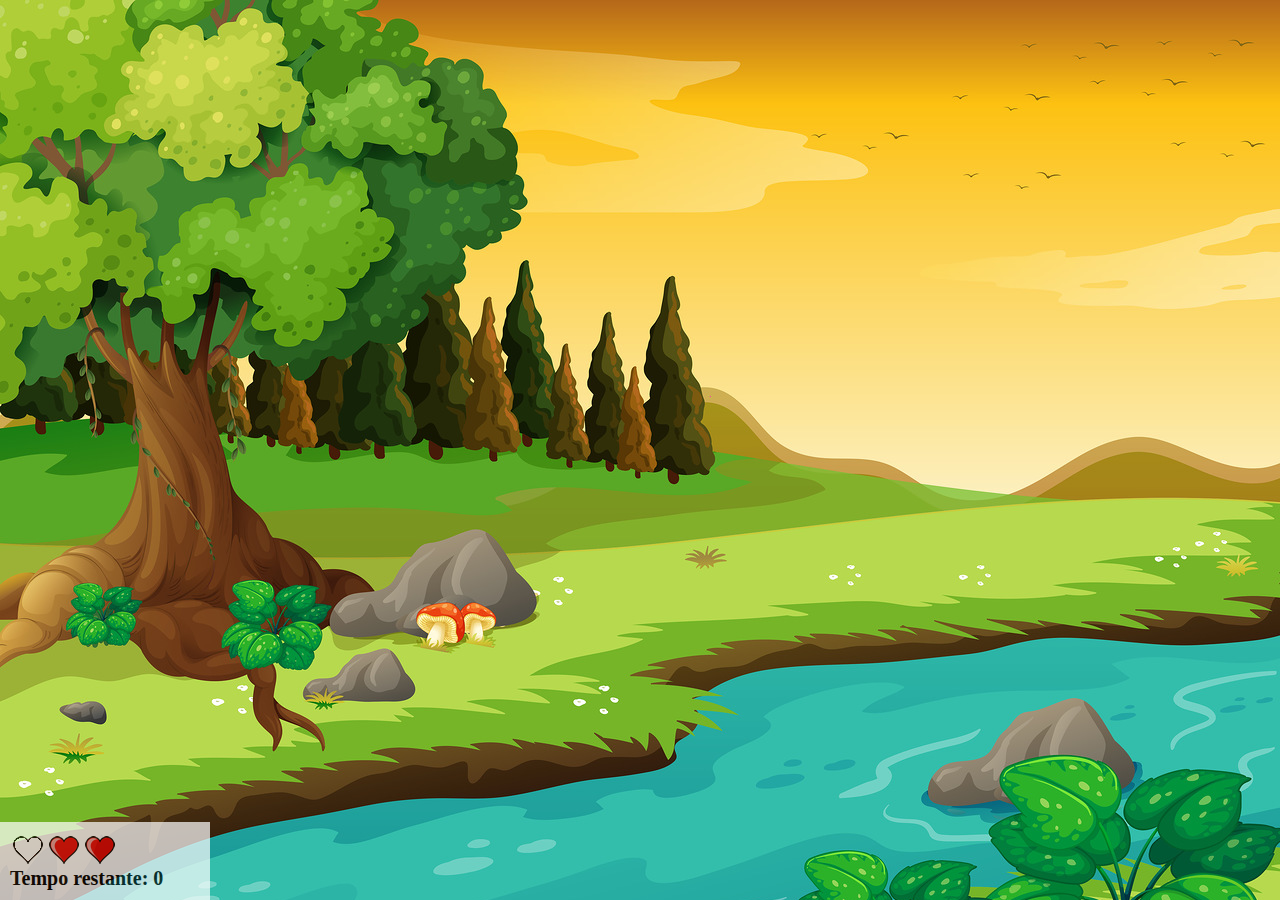
==== index.html @ 80b5ca28 "Criação do cenário + criação de posições randômicas" ====
<!DOCTYPE html>
<html lang="en">
    <head>
        <meta charset="UTF-8">
        <meta http-equiv="X-UA-Compatible" content="IE=edge">
        <meta name="viewport" content="width=device-width, initial-scale=1.0">
        <link rel='stylesheet' type='text/css' media='screen' href='css/style.css'>
        <script type="text/javascript" src="script.js"></script>
        <title>Game - Mata Mosquito</title>
    </head>

    <body onresize="adjustScreenSize()">
        <div class="painel">
            <div class="lives">
                <img src="img/coracao_vazio.png" />
                <img src="img/coracao_cheio.png" />
                <img src="img/coracao_cheio.png" />
            </div>
            <div class="timer">Tempo restante: <span>0</span></div>
        </div>
        <script>
            setInterval(function(){
                randomPosition();
            }, 1000);
        </script>
    </body>
</html>
---- css/style.css ----
body{
    background-image: url(../img/bg.jpg);
    background-repeat: no-repeat;
    background-size: 100%;
}

.painel{
    position: absolute;
    left: 0px;
    bottom: 0px;
    width: 190px;
    padding: 10px;
    border-top: 1px solid #fff;
    background-color: #fff;
    opacity: 0.7;
}

.lives {
    display: flex;
}

.lives img{
    padding: 3px;
}

.timer{
    font-size: 20px;
    font-weight: bold;
}

.mosquito1{
    width: 50px;
    height: 50px;
}

.mosquito2{
    width: 70px;
    height: 70px;
}

.mosquito3{
    width: 90px;
    height: 90px;
}

.mirror{
    transform: scaleX(-1);
}
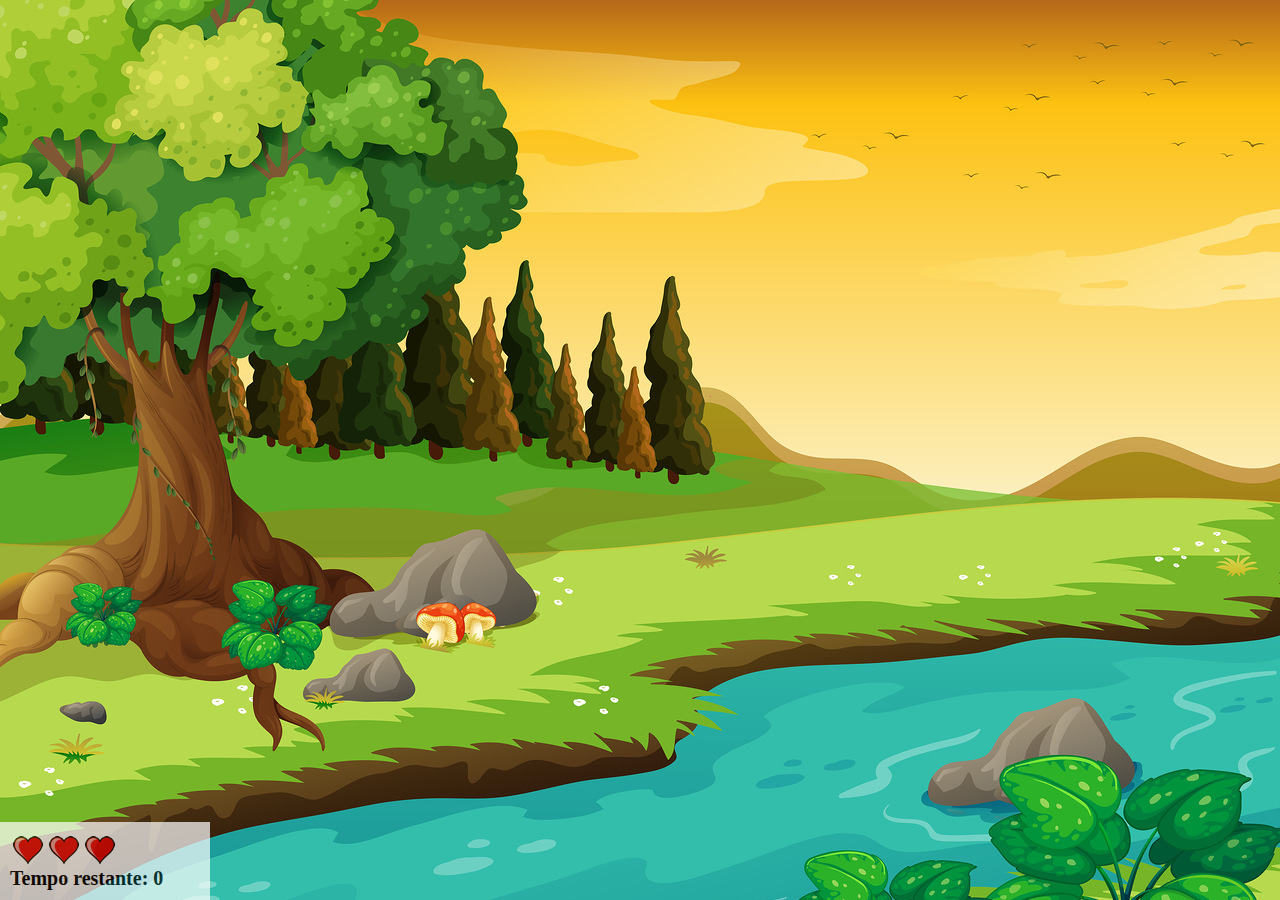
==== commit 6bfca067: "Perdendo vidas + Link para a página de game over" ====
--- a/index.html
+++ b/index.html
@@ -12,16 +12,16 @@
     <body onresize="adjustScreenSize()">
         <div class="painel">
             <div class="lives">
-                <img src="img/coracao_vazio.png" />
-                <img src="img/coracao_cheio.png" />
-                <img src="img/coracao_cheio.png" />
+                <img id="v1" src="img/coracao_cheio.png" />
+                <img id="v2" src="img/coracao_cheio.png" />
+                <img id="v3" src="img/coracao_cheio.png" />
             </div>
             <div class="timer">Tempo restante: <span>0</span></div>
         </div>
         <script>
             setInterval(function(){
                 randomPosition();
-            }, 1000);
+            }, 2000);
         </script>
     </body>
 </html>--- a/css/style.css
+++ b/css/style.css
@@ -5,6 +5,8 @@
     background-size: 100%;
 }
 
+
+/**** Estilizar página inicial do game****/
 .painel{
     position: absolute;
     left: 0px;
@@ -49,4 +51,32 @@
 }
 
 
+/**** Estilizar página game over ****/
+.container {
+    display: flex;
+    flex-direction: column;
+    justify-content: center;
+    align-items: center;
+    padding-top: 40px;
+}
 
+.imagem img{
+    width: 100%;
+}
+
+.btn button{
+    width: 120px;
+    height: 50px;
+    border-radius: 10px;
+    font-size: 18px;
+    color: #fff;
+    background-color: rgb(51, 49, 49);
+    transition: all .2s;
+    border: 0px;
+}
+.btn button:hover{
+    transform: translateY(-3px);
+    box-shadow: 0 10px 20px rgba(0, 0, 0, 0.2);
+}
+
+
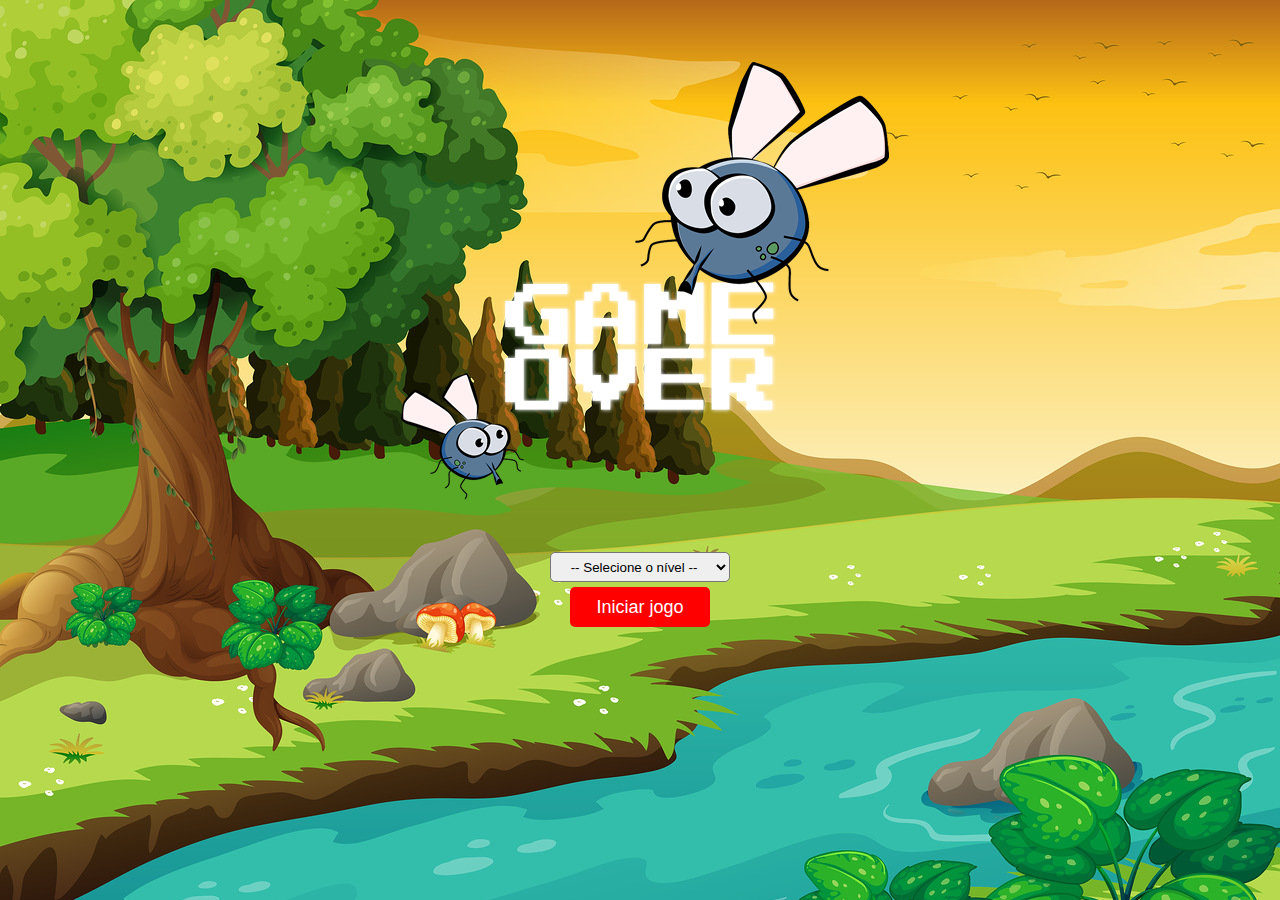
==== commit fd091bfc: "Finalizado" ====
--- a/index.html
+++ b/index.html
@@ -6,22 +6,32 @@
         <meta name="viewport" content="width=device-width, initial-scale=1.0">
         <link rel='stylesheet' type='text/css' media='screen' href='css/style.css'>
         <script type="text/javascript" src="script.js"></script>
-        <title>Game - Mata Mosquito</title>
+        <title></title>
+        
     </head>
+    <body>
+        <div class="container">
+            <div class="imagem">
+                <img src="img/game_over.png" />
+            </div>
 
-    <body onresize="adjustScreenSize()">
-        <div class="painel">
-            <div class="lives">
-                <img id="v1" src="img/coracao_cheio.png" />
-                <img id="v2" src="img/coracao_cheio.png" />
-                <img id="v3" src="img/coracao_cheio.png" />
+            <div>
+                <select id="select">
+                    <option value="">-- Selecione o nível --</option>
+                    <option value="facil">Fácil</option>
+                    <option value="medio">Médio</option>
+                    <option value="dificil">Díficil</option>                    
+                </select>
             </div>
-            <div class="timer">Tempo restante: <span>0</span></div>
+
+            <div>
+                <button class="btn-red" type="button" onclick="startGame()">Iniciar jogo</button>
+            </div>
+
+            <script>
+                
+            </script>
         </div>
-        <script>
-            setInterval(function(){
-                randomPosition();
-            }, 2000);
-        </script>
+        
     </body>
 </html>--- a/css/style.css
+++ b/css/style.css
@@ -64,19 +64,41 @@
     width: 100%;
 }
 
-.btn button{
+.btn-black{
     width: 120px;
     height: 50px;
-    border-radius: 10px;
+    border-radius: 5px;
     font-size: 18px;
     color: #fff;
     background-color: rgb(51, 49, 49);
     transition: all .2s;
     border: 0px;
 }
-.btn button:hover{
+.btn-black:hover{
     transform: translateY(-3px);
     box-shadow: 0 10px 20px rgba(0, 0, 0, 0.2);
 }
 
+.btn-red{ 
+    width: 140px;
+    height: 40px;
+    border-radius: 5px;
+    background-color: red;
+    border: 0px;
+    font-size: 18px;
+    color: #fff;
+    transition: all 0.2s;
+}
+.btn-red:hover{
+    background-color: rgb(186, 62, 62);
+}
 
+
+select{
+    width: 180px;
+    height: 30px;
+    text-align: center;
+    border-radius: 5px;
+    margin-bottom: 5px;
+}
+
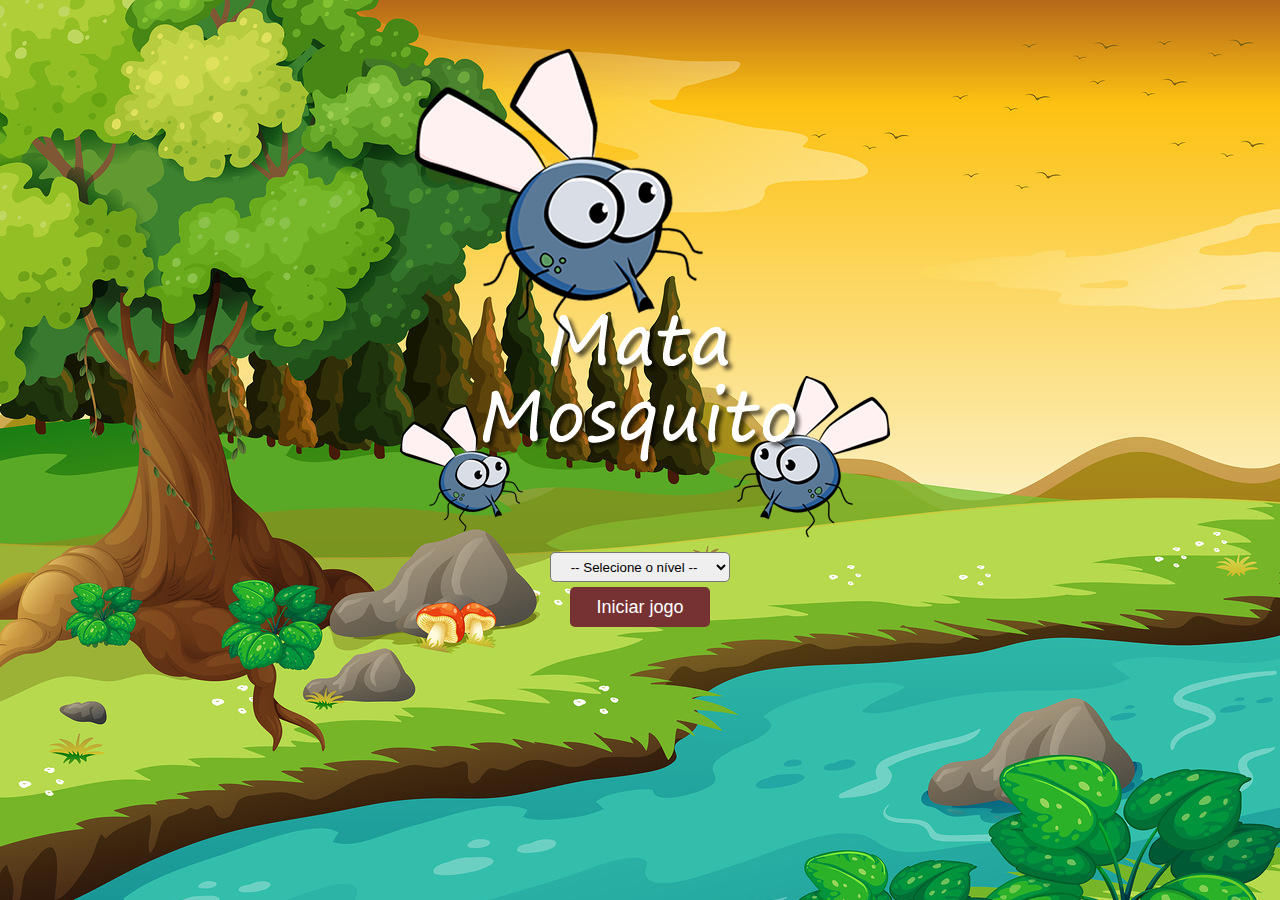
==== commit 02aafc01: "Ajustes: parte 1" ====
--- a/index.html
+++ b/index.html
@@ -12,11 +12,11 @@
     <body>
         <div class="container">
             <div class="imagem">
-                <img src="img/game_over.png" />
+                <img src="img/game.png" />
             </div>
 
             <div>
-                <select id="select">
+                <select id="select" onchange="able()">
                     <option value="">-- Selecione o nível --</option>
                     <option value="facil">Fácil</option>
                     <option value="medio">Médio</option>
@@ -25,7 +25,7 @@
             </div>
 
             <div>
-                <button class="btn-red" type="button" onclick="startGame()">Iniciar jogo</button>
+                <button class="btn-red" type="button" onclick="startGame()" disabled>Iniciar jogo</button>
             </div>
 
             <script>
--- a/css/style.css
+++ b/css/style.css
@@ -1,3 +1,6 @@
+html{
+    cursor: url(../img/mata_mosquito.png) 30 30, auto;
+}
 
 body{
     background-image: url(../img/bg.jpg);
@@ -51,7 +54,7 @@
 }
 
 
-/**** Estilizar página game over ****/
+/**** Estilizar página game over e página de vitória ****/
 .container {
     display: flex;
     flex-direction: column;
@@ -74,6 +77,7 @@
     transition: all .2s;
     border: 0px;
 }
+
 .btn-black:hover{
     transform: translateY(-3px);
     box-shadow: 0 10px 20px rgba(0, 0, 0, 0.2);
@@ -83,16 +87,21 @@
     width: 140px;
     height: 40px;
     border-radius: 5px;
-    background-color: red;
     border: 0px;
     font-size: 18px;
     color: #fff;
+    background-color: rgb(118, 50, 50);
     transition: all 0.2s;
 }
-.btn-red:hover{
-    background-color: rgb(186, 62, 62);
+
+.able{
+    background-color: red;
+    cursor: pointer;
 }
 
+.able:hover{
+    background-color: rgb(202, 24, 24);
+}
 
 select{
     width: 180px;
@@ -100,5 +109,4 @@
     text-align: center;
     border-radius: 5px;
     margin-bottom: 5px;
-}
-
+}